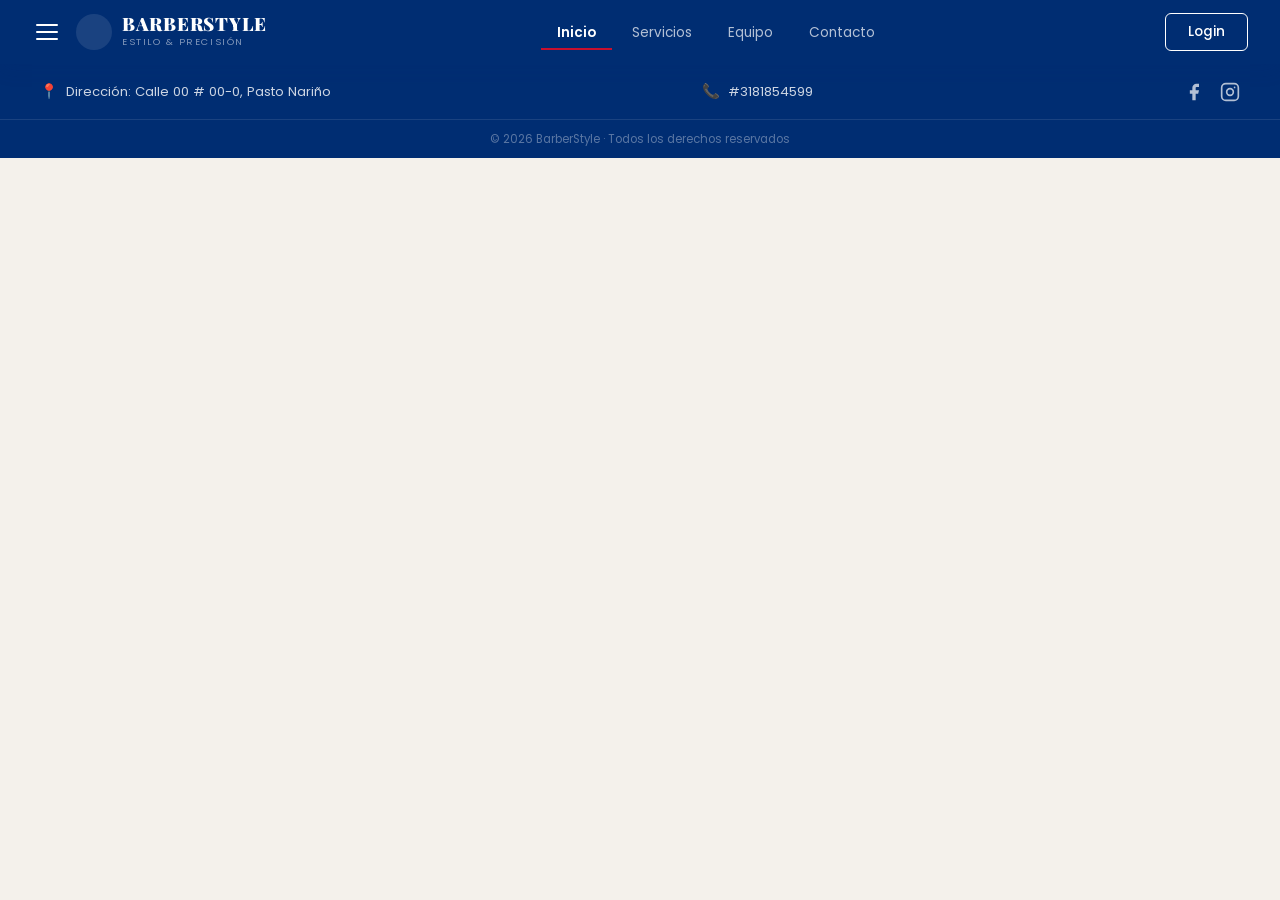
==== index.html @ fc2bafa6 "elimina carpeta BarberStyle_web duplicada" ====
<!DOCTYPE html>
<html lang="es">
<head>
  <meta charset="UTF-8">
  <meta name="viewport" content="width=device-width, initial-scale=1.0">
  <title>BarberStyle – Inicio</title>
  <link rel="preconnect" href="https://fonts.googleapis.com">
  <link href="https://fonts.googleapis.com/css2?family=Playfair+Display:wght@700;900&family=Poppins:wght@300;400;500&display=swap" rel="stylesheet">
  <link rel="stylesheet" href="assets/css/variables.css">
  <link rel="stylesheet" href="assets/css/styles.css">
  <link rel="stylesheet" href="assets/css/inicio.css">
</head>
<body>

  <!-- ══════════════════════ NAVBAR ══════════════════════ -->
  <nav class="navbar">

    <div class="navbar__left">
      <button class="navbar__hamburger" aria-label="Menú">
        <span></span>
        <span></span>
        <span></span>
      </button>
      <div class="navbar__logo">
        <div class="navbar__logo-img">
          <!-- Aquí va tu logo: <img src="assets/img/logo/logo.svg" alt="BarberStyle"> -->
        </div>
        <div class="navbar__texts">
          <span class="navbar__brand">BARBERSTYLE</span>
          <span class="navbar__tagline">Estilo & Precisión</span>
        </div>
      </div>
    </div>

    <ul class="navbar__links">
      <li><a href="index.html"         class="navbar__link navbar__link--active">Inicio</a></li>
      <li><a href="servicios.html"     class="navbar__link">Servicios</a></li>
      <li><a href="equipo.html"        class="navbar__link">Equipo</a></li>
      <li><a href="nosotros.html"      class="navbar__link">Contacto</a></li>
    </ul>

    <a href="agendar.html" class="navbar__btn">Login</a>

  </nav>

  <!-- ══════════ CONTENIDO DE LA PÁGINA ══════════ -->
  <main>
    <!-- Tu contenido aquí -->
  </main>

  <!-- ══════════════════════ FOOTER ══════════════════════ -->
  <footer class="footer">
    <div class="footer__grid">

      <div class="footer__col">
        <span class="footer__icon">📍</span>
        <span class="footer__text">Dirección: Calle 00 # 00-0, Pasto Nariño</span>
      </div>

      <div class="footer__col footer__col--center">
        <span class="footer__icon">📞</span>
        <span class="footer__text">#3181854599</span>
      </div>

      <div class="footer__col footer__col--right">
        <a href="#" class="footer__social" aria-label="Facebook">
          <svg width="20" height="20" fill="currentColor" viewBox="0 0 24 24">
            <path d="M18 2h-3a5 5 0 00-5 5v3H7v4h3v8h4v-8h3l1-4h-4V7a1 1 0 011-1h3z"/>
          </svg>
        </a>
        <a href="#" class="footer__social" aria-label="Instagram">
          <svg width="20" height="20" fill="none" stroke="currentColor" stroke-width="2" viewBox="0 0 24 24">
            <rect x="2" y="2" width="20" height="20" rx="5" ry="5"/>
            <circle cx="12" cy="12" r="4"/>
            <circle cx="17.5" cy="6.5" r="1" fill="currentColor" stroke="none"/>
          </svg>
        </a>
      </div>

    </div>

    <div class="footer__bottom">
      © 2026 BarberStyle · Todos los derechos reservados
    </div>
  </footer>

  <script src="assets/js/main.js"></script>
</body>
</html>
---- assets/css/variables.css ----
@import url('https://fonts.googleapis.com/css2?family=Playfair+Display:wght@700;900&family=Poppins:wght@300;400;500&display=swap');

:root {

  /* ── Tipografía ── */
  --font-title: 'Playfair Display', serif;
  --font-body:  'Poppins', sans-serif;

  /* ── Azules principales ── */
  --blue-primary:  #0A3C8C;
  --blue:          #002D72;
  --blue-lt:       #1A4DAF;
  --blue-cta:      #1E5AC8;
  --blue-hover:    #3C78D2;

  /* ── Fondos ── */
  --offwhite:  #F4F1EB;
  --surface:   #F9F7F4;
  --white:     #FFFFFF;

  /* ── Bordes ── */
  --border:    #E0DBD4;

  /* ── Textos ── */
  --text-primary:   #002D72;
  --text-secondary: #B0A9A0;
  --text-dark:      #1E1A17;

  /* ── Sombras ── */
  --shadow-sm:  0 2px 8px rgba(0, 45, 114, .08);
  --shadow-md:  0 4px 20px rgba(0, 45, 114, .12);
  --shadow-lg:  0 8px 32px rgba(0, 45, 114, .16);

  /* ── Radios ── */
  --radius-sm:  6px;
  --radius-md:  10px;
  --radius-lg:  16px;

  /* ── Acento mínimo de marca ── */
  --red-accent: #C8102E;
}
---- assets/css/styles.css ----
/* ══════════════════════════════════════
   RESET Y BASE GLOBAL
══════════════════════════════════════ */
*, *::before, *::after {
  box-sizing: border-box;
  margin: 0;
  padding: 0;
}

html {
  scroll-behavior: smooth;
  font-size: 16px;
}

body {
  font-family: var(--font-body);
  background-color: var(--offwhite);
  color: var(--text-dark);
  line-height: 1.6;
}

img  { max-width: 100%; display: block; }
a    { text-decoration: none; color: inherit; }
ul   { list-style: none; }

/* ══════════════════════════════════════
   NAVBAR
══════════════════════════════════════ */
.navbar {
  background: var(--blue);
  padding: 0 2rem;
  height: 64px;
  display: flex;
  align-items: center;
  justify-content: space-between;
  position: sticky;
  top: 0;
  z-index: 100;
  box-shadow: var(--shadow-md);
}

/* Izquierda: hamburger + logo */
.navbar__left {
  display: flex;
  align-items: center;
  gap: 14px;
}

.navbar__hamburger {
  display: flex;
  flex-direction: column;
  gap: 5px;
  background: none;
  border: none;
  cursor: pointer;
  padding: 4px;
}

.navbar__hamburger span {
  display: block;
  width: 22px;
  height: 2px;
  background: var(--white);
  border-radius: 2px;
  transition: all .3s;
}

/* Logo */
.navbar__logo {
  display: flex;
  align-items: center;
  gap: 10px;
}

.navbar__logo-img {
  width: 36px;
  height: 36px;
  border-radius: 50%;
  background: rgba(255,255,255,.1);
  display: flex;
  align-items: center;
  justify-content: center;
  overflow: hidden;
  flex-shrink: 0;
}

.navbar__logo-img img {
  width: 100%;
  height: 100%;
  object-fit: cover;
}

.navbar__texts {
  display: flex;
  flex-direction: column;
}

.navbar__brand {
  font-family: var(--font-title);
  font-size: 1.15rem;
  font-weight: 900;
  color: var(--white);
  letter-spacing: .04em;
  line-height: 1;
}

.navbar__tagline {
  font-size: 0.6rem;
  color: rgba(255,255,255,.5);
  letter-spacing: .16em;
  text-transform: uppercase;
}

/* Links centrales */
.navbar__links {
  display: flex;
  gap: 4px;
  align-items: center;
}

.navbar__link {
  padding: 6px 16px;
  font-size: 0.85rem;
  font-weight: 400;
  color: rgba(255,255,255,.7);
  border-radius: var(--radius-sm);
  transition: all .2s;
  font-family: var(--font-body);
}

.navbar__link:hover {
  color: var(--white);
  background: rgba(255,255,255,.08);
}

.navbar__link--active {
  color: var(--white);
  font-weight: 600;
  border-bottom: 2px solid var(--red-accent);
  border-radius: 0;
}

/* Botón Login */
.navbar__btn {
  border: 1.5px solid var(--white);
  background: transparent;
  color: var(--white);
  padding: 7px 22px;
  font-family: var(--font-body);
  font-size: 0.85rem;
  font-weight: 500;
  border-radius: var(--radius-sm);
  cursor: pointer;
  transition: all .2s;
  white-space: nowrap;
}

.navbar__btn:hover {
  background: var(--white);
  color: var(--blue);
}

/* ══════════════════════════════════════
   FOOTER
══════════════════════════════════════ */
.footer {
  background: var(--blue);
}

.footer__grid {
  display: flex;
  align-items: center;
  justify-content: space-between;
  padding: 1rem 2.5rem;
  gap: 1rem;
}

.footer__col {
  display: flex;
  align-items: center;
  gap: 8px;
}

.footer__col--center {
  justify-content: center;
}

.footer__col--right {
  display: flex;
  align-items: center;
  gap: 16px;
  justify-content: flex-end;
}

.footer__icon {
  font-size: 0.9rem;
  color: var(--red-accent);
  flex-shrink: 0;
}

.footer__text {
  font-size: 0.82rem;
  color: rgba(255,255,255,.8);
  font-family: var(--font-body);
}

.footer__social {
  color: rgba(255,255,255,.7);
  transition: color .2s, transform .2s;
  display: flex;
  align-items: center;
}

.footer__social:hover {
  color: var(--white);
  transform: translateY(-2px);
}

.footer__bottom {
  text-align: center;
  padding: .6rem 2rem;
  border-top: 1px solid rgba(255,255,255,.1);
  font-size: 0.72rem;
  color: rgba(255,255,255,.35);
  font-family: var(--font-body);
}

/* ══════════════════════════════════════
   COMPONENTES COMPARTIDOS
══════════════════════════════════════ */

/* Botones */
.btn {
  display: inline-block;
  padding: 10px 24px;
  font-family: var(--font-body);
  font-size: 0.95rem;
  font-weight: 500;
  border-radius: var(--radius-sm);
  border: none;
  cursor: pointer;
  transition: all .2s;
}

.btn--primary {
  background: var(--blue-cta);
  color: var(--white);
}

.btn--primary:hover {
  background: var(--blue-hover);
  transform: translateY(-2px);
  box-shadow: var(--shadow-md);
}

.btn--outline {
  background: transparent;
  color: var(--blue-primary);
  border: 2px solid var(--blue-primary);
}

.btn--outline:hover {
  background: var(--blue-primary);
  color: var(--white);
}

/* Cards */
.card {
  background: var(--white);
  border-radius: var(--radius-md);
  box-shadow: var(--shadow-sm);
  border: 1px solid var(--border);
  overflow: hidden;
  transition: transform .22s, box-shadow .22s;
}

.card:hover {
  transform: translateY(-4px);
  box-shadow: var(--shadow-lg);
}

/* Sección genérica */
.section {
  padding: 4rem 6rem;
  max-width: 1366px;
  margin: 0 auto;
}

.section__title {
  font-family: var(--font-title);
  font-size: 2.25rem;
  font-weight: 900;
  color: var(--blue);
  margin-bottom: .5rem;
}

.section__subtitle {
  font-size: 0.95rem;
  color: var(--text-secondary);
  margin-bottom: 2.5rem;
}

/* Badge */
.badge {
  display: inline-block;
  padding: 3px 10px;
  border-radius: 999px;
  font-size: 0.75rem;
  font-weight: 500;
  background: var(--surface);
  color: var(--text-secondary);
  border: 1px solid var(--border);
}
---- assets/css/inicio.css ----
/* ══════════════════════════════════════
   HERO
══════════════════════════════════════ */
.hero {
  min-height: calc(100vh - 62px);
  background: linear-gradient(135deg, var(--blue) 0%, var(--blue-lt) 100%);
  display: flex;
  align-items: center;
  justify-content: space-between;
  gap: 3rem;
  padding: 4rem 6rem;
}

.hero__content {
  flex: 1;
  max-width: 560px;
}

.hero__label {
  font-size: 0.75rem;
  font-weight: 500;
  letter-spacing: .2em;
  text-transform: uppercase;
  color: rgba(255,255,255,.6);
  margin-bottom: 1rem;
}

.hero__title {
  font-family: var(--font-title);
  font-size: 2.25rem;
  font-weight: 900;
  color: var(--white);
  line-height: 1.15;
  margin-bottom: 1.2rem;
}

.hero__desc {
  font-size: 0.95rem;
  color: rgba(255,255,255,.75);
  line-height: 1.7;
  margin-bottom: 2rem;
}

.hero__btns {
  display: flex;
  gap: 1rem;
  flex-wrap: wrap;
}

.btn--outline-white {
  background: transparent;
  color: var(--white);
  border: 2px solid rgba(255,255,255,.5);
  padding: 10px 24px;
  font-family: var(--font-body);
  font-size: 0.95rem;
  font-weight: 500;
  border-radius: var(--radius-sm);
  transition: all .2s;
}

.btn--outline-white:hover {
  background: rgba(255,255,255,.1);
  border-color: var(--white);
}

.hero__img {
  flex: 1;
  display: flex;
  justify-content: center;
  align-items: center;
}

.hero__img-placeholder {
  width: 420px;
  height: 320px;
  background: rgba(255,255,255,.08);
  border: 2px dashed rgba(255,255,255,.25);
  border-radius: var(--radius-lg);
  display: flex;
  flex-direction: column;
  align-items: center;
  justify-content: center;
  gap: .8rem;
}

.hero__img-placeholder span { font-size: 3rem; opacity: .4; }
.hero__img-placeholder p    { font-size: .85rem; color: rgba(255,255,255,.4); }

/* ══════════════════════════════════════
   SERVICIOS RÁPIDOS
══════════════════════════════════════ */
.servicios-rapidos { background: var(--offwhite); }

.servicios-rapidos__grid {
  display: grid;
  grid-template-columns: repeat(4, 1fr);
  gap: 1.2rem;
}

.svc-card {
  background: var(--white);
  border: 1px solid var(--border);
  border-radius: var(--radius-md);
  padding: 1.5rem;
  display: flex;
  flex-direction: column;
  align-items: center;
  text-align: center;
  gap: .5rem;
  transition: transform .22s, box-shadow .22s;
  cursor: pointer;
}

.svc-card:hover {
  transform: translateY(-4px);
  box-shadow: var(--shadow-md);
}

.svc-card__icon  { font-size: 2.2rem; }
.svc-card__name  { font-family: var(--font-title); font-size: 1.1rem; font-weight: 700; color: var(--blue); }
.svc-card__desc  { font-size: 0.82rem; color: var(--text-secondary); line-height: 1.5; }
.svc-card__precio{ font-size: 1rem; font-weight: 700; color: var(--blue-primary); margin-top: .3rem; }
.svc-card__cta   { font-size: 0.8rem; color: var(--blue-cta); font-weight: 500; margin-top: .2rem; }

/* ══════════════════════════════════════
   PROMOCIONES PREVIEW
══════════════════════════════════════ */
.promos-preview {
  background: var(--surface);
}

.promos-preview__grid {
  display: grid;
  grid-template-columns: repeat(2, 1fr);
  gap: 1.5rem;
  margin-bottom: 2rem;
}

.promo-card {
  background: var(--white);
  border: 1px solid var(--border);
  border-top: 4px solid var(--blue-cta);
  border-radius: var(--radius-md);
  padding: 2rem;
  display: flex;
  flex-direction: column;
  gap: .8rem;
  box-shadow: var(--shadow-sm);
  transition: transform .22s, box-shadow .22s;
}

.promo-card:hover {
  transform: translateY(-3px);
  box-shadow: var(--shadow-md);
}

.promo-card__badge {
  display: inline-block;
  padding: 3px 12px;
  background: var(--blue-primary);
  color: var(--white);
  border-radius: 999px;
  font-size: 0.75rem;
  font-weight: 500;
  width: fit-content;
}

.promo-card__title { font-family: var(--font-title); font-size: 1.3rem; font-weight: 700; color: var(--blue); }
.promo-card__desc  { font-size: 0.9rem; color: var(--text-secondary); }

.promo-card__precios {
  display: flex;
  align-items: center;
  gap: 1rem;
}

.promo-card__antes {
  font-size: 0.95rem;
  color: var(--text-secondary);
  text-decoration: line-through;
}

.promo-card__ahora {
  font-family: var(--font-title);
  font-size: 1.6rem;
  font-weight: 700;
  color: var(--blue-primary);
}

.promos-preview__footer {
  text-align: center;
  margin-top: 1rem;
}
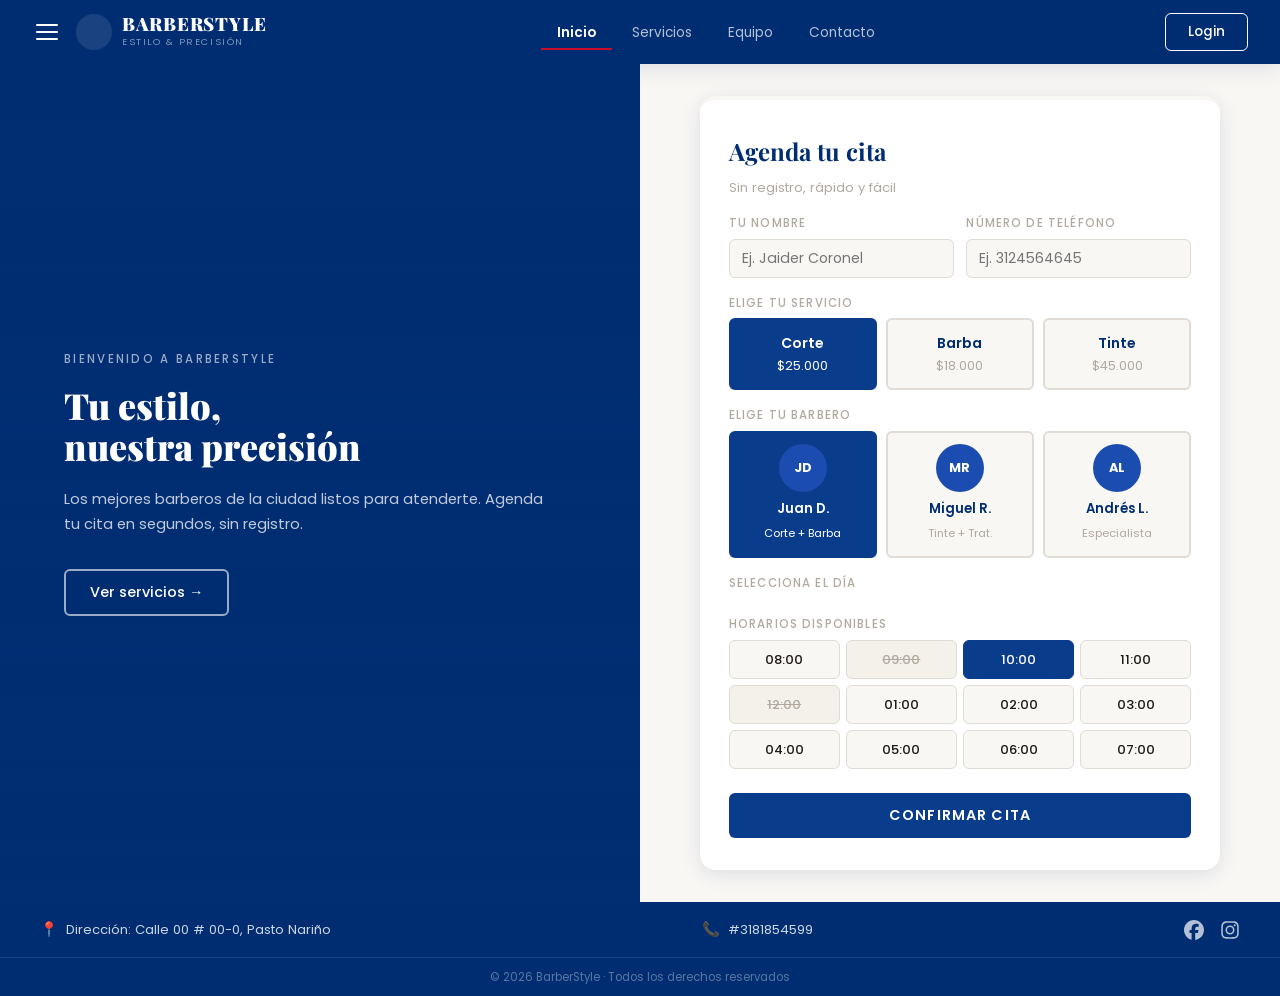
==== commit 38e461db: "agrega formulario de agendamiento rápido en inicio" ====
--- a/index.html
+++ b/index.html
@@ -1,15 +1,19 @@
 <!DOCTYPE html>
 <html lang="es">
+
 <head>
   <meta charset="UTF-8">
   <meta name="viewport" content="width=device-width, initial-scale=1.0">
   <title>BarberStyle – Inicio</title>
   <link rel="preconnect" href="https://fonts.googleapis.com">
-  <link href="https://fonts.googleapis.com/css2?family=Playfair+Display:wght@700;900&family=Poppins:wght@300;400;500&display=swap" rel="stylesheet">
+  <link
+    href="https://fonts.googleapis.com/css2?family=Playfair+Display:wght@700;900&family=Poppins:wght@300;400;500&display=swap"
+    rel="stylesheet">
   <link rel="stylesheet" href="assets/css/variables.css">
   <link rel="stylesheet" href="assets/css/styles.css">
   <link rel="stylesheet" href="assets/css/inicio.css">
 </head>
+
 <body>
 
   <!-- ══════════════════════ NAVBAR ══════════════════════ -->
@@ -23,7 +27,7 @@
       </button>
       <div class="navbar__logo">
         <div class="navbar__logo-img">
-          <!-- Aquí va tu logo: <img src="assets/img/logo/logo.svg" alt="BarberStyle"> -->
+          
         </div>
         <div class="navbar__texts">
           <span class="navbar__brand">BARBERSTYLE</span>
@@ -33,10 +37,10 @@
     </div>
 
     <ul class="navbar__links">
-      <li><a href="index.html"         class="navbar__link navbar__link--active">Inicio</a></li>
-      <li><a href="servicios.html"     class="navbar__link">Servicios</a></li>
-      <li><a href="equipo.html"        class="navbar__link">Equipo</a></li>
-      <li><a href="nosotros.html"      class="navbar__link">Contacto</a></li>
+      <li><a href="index.html" class="navbar__link navbar__link--active">Inicio</a></li>
+      <li><a href="servicios.html" class="navbar__link">Servicios</a></li>
+      <li><a href="equipo.html" class="navbar__link">Equipo</a></li>
+      <li><a href="nosotros.html" class="navbar__link">Contacto</a></li>
     </ul>
 
     <a href="agendar.html" class="navbar__btn">Login</a>
@@ -44,8 +48,126 @@
   </nav>
 
   <!-- ══════════ CONTENIDO DE LA PÁGINA ══════════ -->
-  <main>
-    <!-- Tu contenido aquí -->
+  <main class="main-grid">
+
+    <!-- HERO -->
+    <section class="hero">
+      <div class="hero__overlay"></div>
+      <div class="hero__content">
+        <p class="hero__label">Bienvenido a BarberStyle</p>
+        <h1 class="hero__title">Tu estilo,<br>nuestra precisión</h1>
+        <p class="hero__desc">
+          Los mejores barberos de la ciudad listos para atenderte.
+          Agenda tu cita en segundos, sin registro.
+        </p>
+        <a href="servicios.html" class="btn btn--outline-white">Ver servicios →</a>
+      </div>
+    </section>
+
+    <!-- FORMULARIO -->
+    <section class="reserva">
+      <div class="reserva__card">
+
+        <h2 class="reserva__title">Agenda tu cita</h2>
+        <p class="reserva__sub">Sin registro, rápido y fácil</p>
+
+        <!-- Nombre y teléfono -->
+        <div class="reserva__row">
+          <div class="reserva__field">
+            <label class="reserva__label">Tu nombre</label>
+            <input class="reserva__input" type="text" placeholder="Ej. Jaider Coronel">
+          </div>
+          <div class="reserva__field">
+            <label class="reserva__label">Número de teléfono</label>
+            <input class="reserva__input" type="tel" placeholder="Ej. 3124564645">
+          </div>
+        </div>
+
+        <!-- Servicio -->
+        <div class="reserva__field">
+          <label class="reserva__label">Elige tu servicio</label>
+          <div class="reserva__services">
+            <div class="svc-pill svc-pill--active" data-svc="corte">
+              <span class="svc-pill__name">Corte</span>
+              <span class="svc-pill__price">$25.000</span>
+            </div>
+            <div class="svc-pill" data-svc="barba">
+              <span class="svc-pill__name">Barba</span>
+              <span class="svc-pill__price">$18.000</span>
+            </div>
+            <div class="svc-pill" data-svc="tinte">
+              <span class="svc-pill__name">Tinte</span>
+              <span class="svc-pill__price">$45.000</span>
+            </div>
+          </div>
+        </div>
+
+        <!-- Barbero -->
+        <div class="reserva__field">
+          <label class="reserva__label">Elige tu barbero</label>
+          <div class="reserva__barbers">
+
+            <div class="barber-card barber-card--active" data-barber="juan">
+              <div class="barber-card__img">
+
+                <span>JD</span>
+              </div>
+              <p class="barber-card__name">Juan D.</p>
+              <span class="barber-card__tag">Corte + Barba</span>
+            </div>
+
+            <div class="barber-card" data-barber="miguel">
+              <div class="barber-card__img">
+
+                <span>MR</span>
+              </div>
+              <p class="barber-card__name">Miguel R.</p>
+              <span class="barber-card__tag">Tinte + Trat.</span>
+            </div>
+
+            <div class="barber-card" data-barber="andres">
+              <div class="barber-card__img">
+  
+                <span>AL</span>
+              </div>
+              <p class="barber-card__name">Andrés L.</p>
+              <span class="barber-card__tag">Especialista</span>
+            </div>
+
+          </div>
+        </div>
+
+        <!-- Día -->
+        <div class="reserva__field">
+          <label class="reserva__label">Selecciona el día</label>
+          <div class="reserva__days" id="days-container"></div>
+        </div>
+
+        <!-- Horarios -->
+        <div class="reserva__field">
+          <label class="reserva__label">Horarios disponibles</label>
+          <div class="reserva__slots">
+            <div class="slot">08:00</div>
+            <div class="slot slot--taken">09:00</div>
+            <div class="slot slot--selected">10:00</div>
+            <div class="slot">11:00</div>
+            <div class="slot slot--taken">12:00</div>
+            <div class="slot">01:00</div>
+            <div class="slot">02:00</div>
+            <div class="slot">03:00</div>
+            <div class="slot">04:00</div>
+            <div class="slot">05:00</div>
+            <div class="slot">06:00</div>
+            <div class="slot">07:00</div>
+          </div>
+        </div>
+
+        <button class="reserva__btn">CONFIRMAR CITA</button>
+
+      </div>
+    </section>
+
+
   </main>
 
   <!-- ══════════════════════ FOOTER ══════════════════════ -->
@@ -64,15 +186,15 @@
 
       <div class="footer__col footer__col--right">
         <a href="#" class="footer__social" aria-label="Facebook">
-          <svg width="20" height="20" fill="currentColor" viewBox="0 0 24 24">
-            <path d="M18 2h-3a5 5 0 00-5 5v3H7v4h3v8h4v-8h3l1-4h-4V7a1 1 0 011-1h3z"/>
+          <svg xmlns="http://www.w3.org/2000/svg" width="20" height="20" fill="currentColor" viewBox="0 0 512 512">
+            <path
+              d="M512 256C512 114.6 397.4 0 256 0S0 114.6 0 256C0 376 82.7 476.8 194.2 504.5l0-170.3-52.8 0 0-78.2 52.8 0 0-33.7c0-87.1 39.4-127.5 125-127.5 16.2 0 44.2 3.2 55.7 6.4l0 70.8c-6-.6-16.5-1-29.6-1-42 0-58.2 15.9-58.2 57.2l0 27.8 83.6 0-14.4 78.2-69.3 0 0 175.9C413.8 494.8 512 386.9 512 256z" />
           </svg>
         </a>
         <a href="#" class="footer__social" aria-label="Instagram">
-          <svg width="20" height="20" fill="none" stroke="currentColor" stroke-width="2" viewBox="0 0 24 24">
-            <rect x="2" y="2" width="20" height="20" rx="5" ry="5"/>
-            <circle cx="12" cy="12" r="4"/>
-            <circle cx="17.5" cy="6.5" r="1" fill="currentColor" stroke="none"/>
+          <svg xmlns="http://www.w3.org/2000/svg" width="20" height="20" fill="currentColor" viewBox="0 0 448 512">
+            <path
+              d="M224.3 141a115 115 0 1 0 -.6 230 115 115 0 1 0 .6-230zm-.6 40.4a74.6 74.6 0 1 1 .6 149.2 74.6 74.6 0 1 1 -.6-149.2zm93.4-45.1a26.8 26.8 0 1 1 53.6 0 26.8 26.8 0 1 1 -53.6 0zm129.7 27.2c-1.7-35.9-9.9-67.7-36.2-93.9-26.2-26.2-58-34.4-93.9-36.2-37-2.1-147.9-2.1-184.9 0-35.8 1.7-67.6 9.9-93.9 36.1s-34.4 58-36.2 93.9c-2.1 37-2.1 147.9 0 184.9 1.7 35.9 9.9 67.7 36.2 93.9s58 34.4 93.9 36.2c37 2.1 147.9 2.1 184.9 0 35.9-1.7 67.7-9.9 93.9-36.2 26.2-26.2 34.4-58 36.2-93.9 2.1-37 2.1-147.8 0-184.8zM399 388c-7.8 19.6-22.9 34.7-42.6 42.6-29.5 11.7-99.5 9-132.1 9s-102.7 2.6-132.1-9c-19.6-7.8-34.7-22.9-42.6-42.6-11.7-29.5-9-99.5-9-132.1s-2.6-102.7 9-132.1c7.8-19.6 22.9-34.7 42.6-42.6 29.5-11.7 99.5-9 132.1-9s102.7-2.6 132.1 9c19.6 7.8 34.7 22.9 42.6 42.6 11.7 29.5 9 99.5 9 132.1s2.7 102.7-9 132.1z" />
           </svg>
         </a>
       </div>
@@ -86,4 +208,5 @@
 
   <script src="assets/js/main.js"></script>
 </body>
+
 </html>
--- a/assets/css/inicio.css
+++ b/assets/css/inicio.css
@@ -1,23 +1,35 @@
+/* ══════════════════════════════════════
+   LAYOUT PRINCIPAL 50/50
+══════════════════════════════════════ */
+.main-grid {
+  display: grid;
+  grid-template-columns: 1fr 1fr;
+  min-height: calc(100vh - 64px - 60px);
+}
+
 /* ══════════════════════════════════════
    HERO
 ══════════════════════════════════════ */
 .hero {
-  min-height: calc(100vh - 62px);
-  background: linear-gradient(135deg, var(--blue) 0%, var(--blue-lt) 100%);
+  position: relative;
+  background:
+    linear-gradient(rgba(0, 45, 114, 0.75), rgba(0, 45, 114, 0.85)),
+    url('../../assets/img/hero/hero.jpg') center/cover no-repeat;
+  /* cuando tengas la imagen, el gradiente la oscurece automáticamente */
+  background-color: var(--blue);
   display: flex;
   align-items: center;
-  justify-content: space-between;
-  gap: 3rem;
-  padding: 4rem 6rem;
+  padding: 4rem;
 }
 
 .hero__content {
-  flex: 1;
-  max-width: 560px;
+  position: relative;
+  z-index: 1;
+  max-width: 480px;
 }
 
 .hero__label {
-  font-size: 0.75rem;
+  font-size: 0.72rem;
   font-weight: 500;
   letter-spacing: .2em;
   text-transform: uppercase;
@@ -35,160 +47,308 @@
 }
 
 .hero__desc {
-  font-size: 0.95rem;
+  font-size: 0.92rem;
   color: rgba(255,255,255,.75);
   line-height: 1.7;
   margin-bottom: 2rem;
 }
 
-.hero__btns {
-  display: flex;
-  gap: 1rem;
-  flex-wrap: wrap;
-}
-
 .btn--outline-white {
+  display: inline-block;
   background: transparent;
   color: var(--white);
-  border: 2px solid rgba(255,255,255,.5);
+  border: 2px solid rgba(255,255,255,.6);
   padding: 10px 24px;
   font-family: var(--font-body);
-  font-size: 0.95rem;
+  font-size: 0.9rem;
   font-weight: 500;
   border-radius: var(--radius-sm);
   transition: all .2s;
 }
 
 .btn--outline-white:hover {
-  background: rgba(255,255,255,.1);
+  background: rgba(255,255,255,.12);
   border-color: var(--white);
 }
 
-.hero__img {
-  flex: 1;
-  display: flex;
-  justify-content: center;
-  align-items: center;
-}
-
-.hero__img-placeholder {
-  width: 420px;
-  height: 320px;
-  background: rgba(255,255,255,.08);
-  border: 2px dashed rgba(255,255,255,.25);
-  border-radius: var(--radius-lg);
-  display: flex;
-  flex-direction: column;
+/* ══════════════════════════════════════
+   FORMULARIO DE RESERVA
+══════════════════════════════════════ */
+.reserva {
+  background: var(--surface);
+  display: flex;
   align-items: center;
   justify-content: center;
+  padding: 2rem 1.5rem;
+  overflow-y: auto;
+}
+
+.reserva__card {
+  background: var(--white);
+  border-radius: var(--radius-lg);
+  padding: 2rem 1.8rem;
+  width: 100%;
+  max-width: 520px;
+  box-shadow: var(--shadow-md);
+  border-top: 4px solid var(--surface);
+  display: flex;
+  flex-direction: column;
+  gap: 1rem;
+}
+
+.reserva__title {
+  font-family: var(--font-title);
+  font-size: 1.5rem;
+  font-weight: 700;
+  color: var(--blue);
+}
+
+.reserva__sub {
+  font-size: 0.82rem;
+  color: var(--text-secondary);
+  margin-top: -.6rem;
+}
+
+.reserva__label {
+  display: block;
+  font-size: 0.72rem;
+  font-weight: 500;
+  letter-spacing: .1em;
+  text-transform: uppercase;
+  color: var(--text-secondary);
+  margin-bottom: .4rem;
+}
+
+.reserva__row {
+  display: grid;
+  grid-template-columns: 1fr 1fr;
   gap: .8rem;
 }
 
-.hero__img-placeholder span { font-size: 3rem; opacity: .4; }
-.hero__img-placeholder p    { font-size: .85rem; color: rgba(255,255,255,.4); }
-
-/* ══════════════════════════════════════
-   SERVICIOS RÁPIDOS
-══════════════════════════════════════ */
-.servicios-rapidos { background: var(--offwhite); }
-
-.servicios-rapidos__grid {
+.reserva__input {
+  width: 100%;
+  padding: 8px 12px;
+  border: 1.5px solid var(--border);
+  border-radius: var(--radius-sm);
+  font-family: var(--font-body);
+  font-size: 0.88rem;
+  color: var(--text-dark);
+  background: var(--surface);
+  transition: border-color .2s;
+  outline: none;
+}
+
+.reserva__input:focus {
+  border-color: var(--blue-lt);
+}
+
+/* Servicios */
+.reserva__services {
+  display: grid;
+  grid-template-columns: repeat(3, 1fr);
+  gap: .6rem;
+}
+
+.svc-pill {
+  border: 2px solid var(--border);
+  border-radius: var(--radius-sm);
+  padding: .7rem;
+  text-align: center;
+  cursor: pointer;
+  transition: all .2s;
+  background: var(--surface);
+}
+
+.svc-pill:hover {
+  border-color: var(--blue-lt);
+}
+
+.svc-pill--active {
+  border-color: var(--blue-primary);
+  background: var(--blue-primary);
+}
+
+.svc-pill--active .svc-pill__name,
+.svc-pill--active .svc-pill__price {
+  color: var(--white);
+}
+
+.svc-pill__name {
+  display: block;
+  font-size: 0.88rem;
+  font-weight: 600;
+  color: var(--blue);
+}
+
+.svc-pill__price {
+  display: block;
+  font-size: 0.8rem;
+  color: var(--text-secondary);
+  margin-top: 2px;
+}
+
+/* Barberos */
+.reserva__barbers {
+  display: grid;
+  grid-template-columns: repeat(3, 1fr);
+  gap: .6rem;
+}
+
+.barber-card {
+  border: 2px solid var(--border);
+  border-radius: var(--radius-sm);
+  padding: .7rem .5rem;
+  text-align: center;
+  cursor: pointer;
+  transition: all .2s;
+  background: var(--surface);
+}
+
+.barber-card:hover { border-color: var(--blue-lt); }
+
+.barber-card--active {
+  border-color: var(--blue-primary);
+  background: var(--blue-primary);
+}
+
+.barber-card--active .barber-card__name,
+.barber-card--active .barber-card__tag {
+  color: var(--white);
+}
+
+.barber-card__img {
+  width: 48px;
+  height: 48px;
+  border-radius: 50%;
+  background: var(--blue-lt);
+  margin: 0 auto .4rem;
+  display: flex;
+  align-items: center;
+  justify-content: center;
+  font-size: 0.8rem;
+  font-weight: 700;
+  color: var(--white);
+  overflow: hidden;
+}
+
+.barber-card__img img {
+  width: 100%;
+  height: 100%;
+  object-fit: cover;
+}
+
+.barber-card__name {
+  font-size: 0.82rem;
+  font-weight: 600;
+  color: var(--blue);
+}
+
+.barber-card__tag {
+  font-size: 0.7rem;
+  color: var(--text-secondary);
+}
+
+/* Días */
+.reserva__days {
+  display: flex;
+  gap: .4rem;
+  flex-wrap: wrap;
+}
+
+.day-pill {
+  border: 1.5px solid var(--border);
+  border-radius: var(--radius-sm);
+  padding: .4rem .6rem;
+  text-align: center;
+  cursor: pointer;
+  transition: all .2s;
+  background: var(--surface);
+  min-width: 44px;
+}
+
+.day-pill:hover { border-color: var(--blue-lt); }
+
+.day-pill--active {
+  background: var(--blue-primary);
+  border-color: var(--blue-primary);
+}
+
+.day-pill--active .day-pill__name,
+.day-pill--active .day-pill__num {
+  color: var(--white);
+}
+
+.day-pill__name {
+  display: block;
+  font-size: 0.65rem;
+  font-weight: 600;
+  letter-spacing: .06em;
+  color: var(--text-secondary);
+  text-transform: uppercase;
+}
+
+.day-pill__num {
+  display: block;
+  font-size: 1rem;
+  font-weight: 700;
+  color: var(--blue);
+  line-height: 1.2;
+}
+
+/* Slots */
+.reserva__slots {
   display: grid;
   grid-template-columns: repeat(4, 1fr);
-  gap: 1.2rem;
-}
-
-.svc-card {
-  background: var(--white);
-  border: 1px solid var(--border);
-  border-radius: var(--radius-md);
-  padding: 1.5rem;
-  display: flex;
-  flex-direction: column;
-  align-items: center;
+  gap: .4rem;
+}
+
+.slot {
+  border: 1.5px solid var(--border);
+  border-radius: var(--radius-sm);
+  padding: .5rem;
   text-align: center;
-  gap: .5rem;
-  transition: transform .22s, box-shadow .22s;
-  cursor: pointer;
-}
-
-.svc-card:hover {
-  transform: translateY(-4px);
-  box-shadow: var(--shadow-md);
-}
-
-.svc-card__icon  { font-size: 2.2rem; }
-.svc-card__name  { font-family: var(--font-title); font-size: 1.1rem; font-weight: 700; color: var(--blue); }
-.svc-card__desc  { font-size: 0.82rem; color: var(--text-secondary); line-height: 1.5; }
-.svc-card__precio{ font-size: 1rem; font-weight: 700; color: var(--blue-primary); margin-top: .3rem; }
-.svc-card__cta   { font-size: 0.8rem; color: var(--blue-cta); font-weight: 500; margin-top: .2rem; }
-
-/* ══════════════════════════════════════
-   PROMOCIONES PREVIEW
-══════════════════════════════════════ */
-.promos-preview {
-  background: var(--surface);
-}
-
-.promos-preview__grid {
-  display: grid;
-  grid-template-columns: repeat(2, 1fr);
-  gap: 1.5rem;
-  margin-bottom: 2rem;
-}
-
-.promo-card {
-  background: var(--white);
-  border: 1px solid var(--border);
-  border-top: 4px solid var(--blue-cta);
-  border-radius: var(--radius-md);
-  padding: 2rem;
-  display: flex;
-  flex-direction: column;
-  gap: .8rem;
-  box-shadow: var(--shadow-sm);
-  transition: transform .22s, box-shadow .22s;
-}
-
-.promo-card:hover {
-  transform: translateY(-3px);
-  box-shadow: var(--shadow-md);
-}
-
-.promo-card__badge {
-  display: inline-block;
-  padding: 3px 12px;
-  background: var(--blue-primary);
-  color: var(--white);
-  border-radius: 999px;
-  font-size: 0.75rem;
+  font-size: 0.82rem;
   font-weight: 500;
-  width: fit-content;
-}
-
-.promo-card__title { font-family: var(--font-title); font-size: 1.3rem; font-weight: 700; color: var(--blue); }
-.promo-card__desc  { font-size: 0.9rem; color: var(--text-secondary); }
-
-.promo-card__precios {
-  display: flex;
-  align-items: center;
-  gap: 1rem;
-}
-
-.promo-card__antes {
-  font-size: 0.95rem;
+  color: var(--text-dark);
+  cursor: pointer;
+  transition: all .2s;
+  background: var(--surface);
+}
+
+.slot:hover { border-color: var(--blue-lt); }
+
+.slot--taken {
+  background: var(--offwhite);
   color: var(--text-secondary);
   text-decoration: line-through;
-}
-
-.promo-card__ahora {
-  font-family: var(--font-title);
-  font-size: 1.6rem;
-  font-weight: 700;
-  color: var(--blue-primary);
-}
-
-.promos-preview__footer {
-  text-align: center;
-  margin-top: 1rem;
+  cursor: not-allowed;
+  border-color: var(--border);
+}
+
+.slot--selected {
+  background: var(--blue-primary);
+  border-color: var(--blue-primary);
+  color: var(--white);
+}
+
+/* Botón confirmar */
+.reserva__btn {
+  width: 100%;
+  padding: 12px;
+  background: var(--blue-primary);
+  color: var(--white);
+  border: none;
+  border-radius: var(--radius-sm);
+  font-family: var(--font-body);
+  font-size: 0.9rem;
+  font-weight: 600;
+  letter-spacing: .08em;
+  cursor: pointer;
+  transition: background .2s, transform .15s;
+  margin-top: .5rem;
+}
+
+.reserva__btn:hover {
+  background: var(--blue-cta);
+  transform: translateY(-1px);
 }
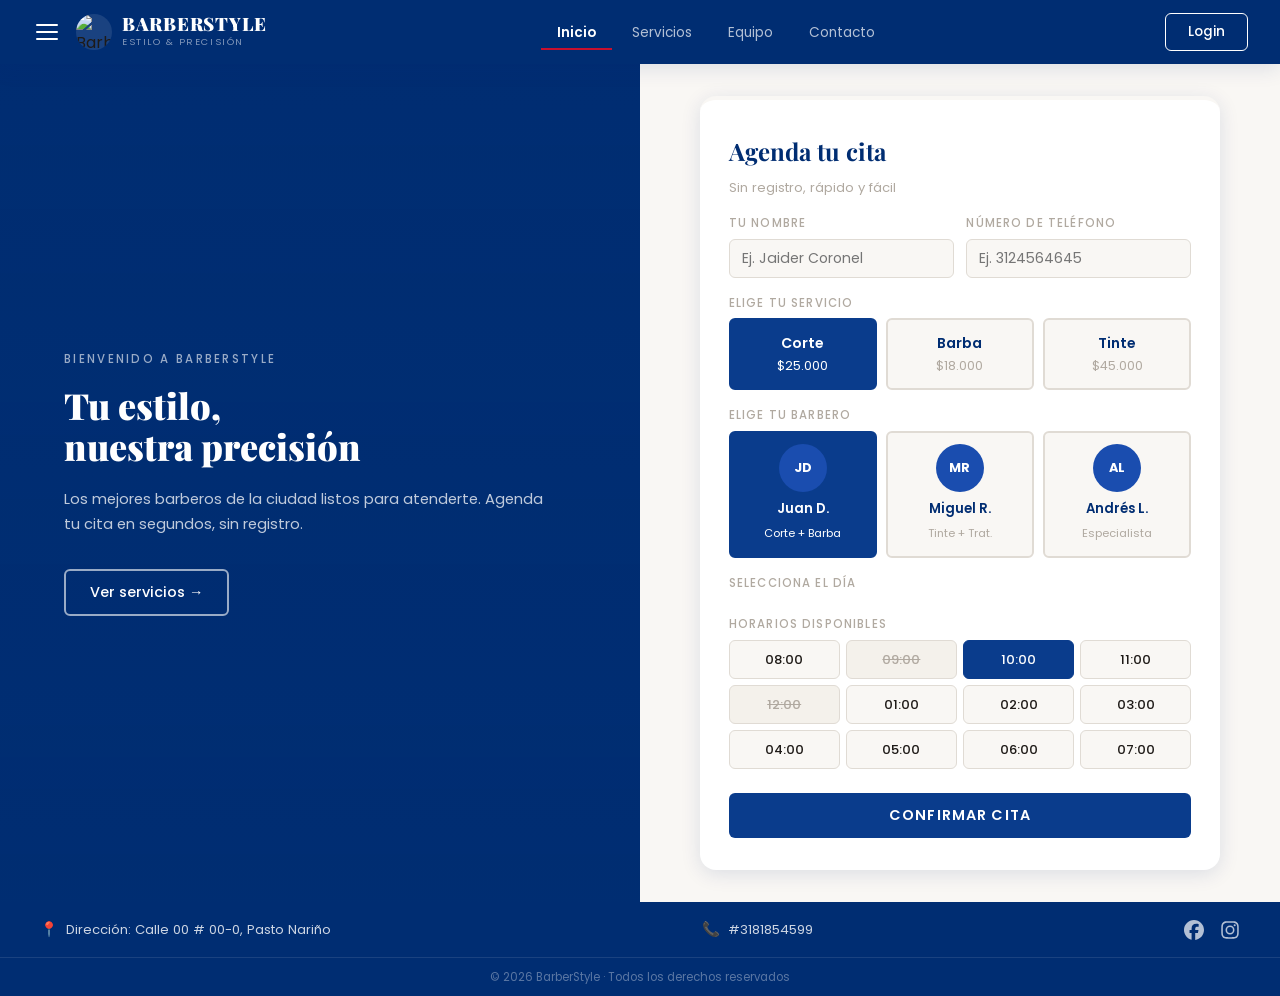
==== commit 04a5ad88: "merge: integra cambios de main" ====
--- a/index.html
+++ b/index.html
@@ -27,7 +27,7 @@
       </button>
       <div class="navbar__logo">
         <div class="navbar__logo-img">
-          
+          <img src="imagenes/logo.png" alt="BarberStyle">
         </div>
         <div class="navbar__texts">
           <span class="navbar__brand">BARBERSTYLE</span>
--- a/assets/css/inicio.css
+++ b/assets/css/inicio.css
@@ -70,6 +70,18 @@
   background: rgba(255,255,255,.12);
   border-color: var(--white);
 }
+.navbar__logo-img {
+  width: 36px;
+  height: 36px;
+  border-radius: 50%;
+  overflow: hidden;
+}
+
+.navbar__logo-img img {
+  width: 100%;
+  height: 100%;
+  object-fit: cover;
+}
 
 /* ══════════════════════════════════════
    FORMULARIO DE RESERVA
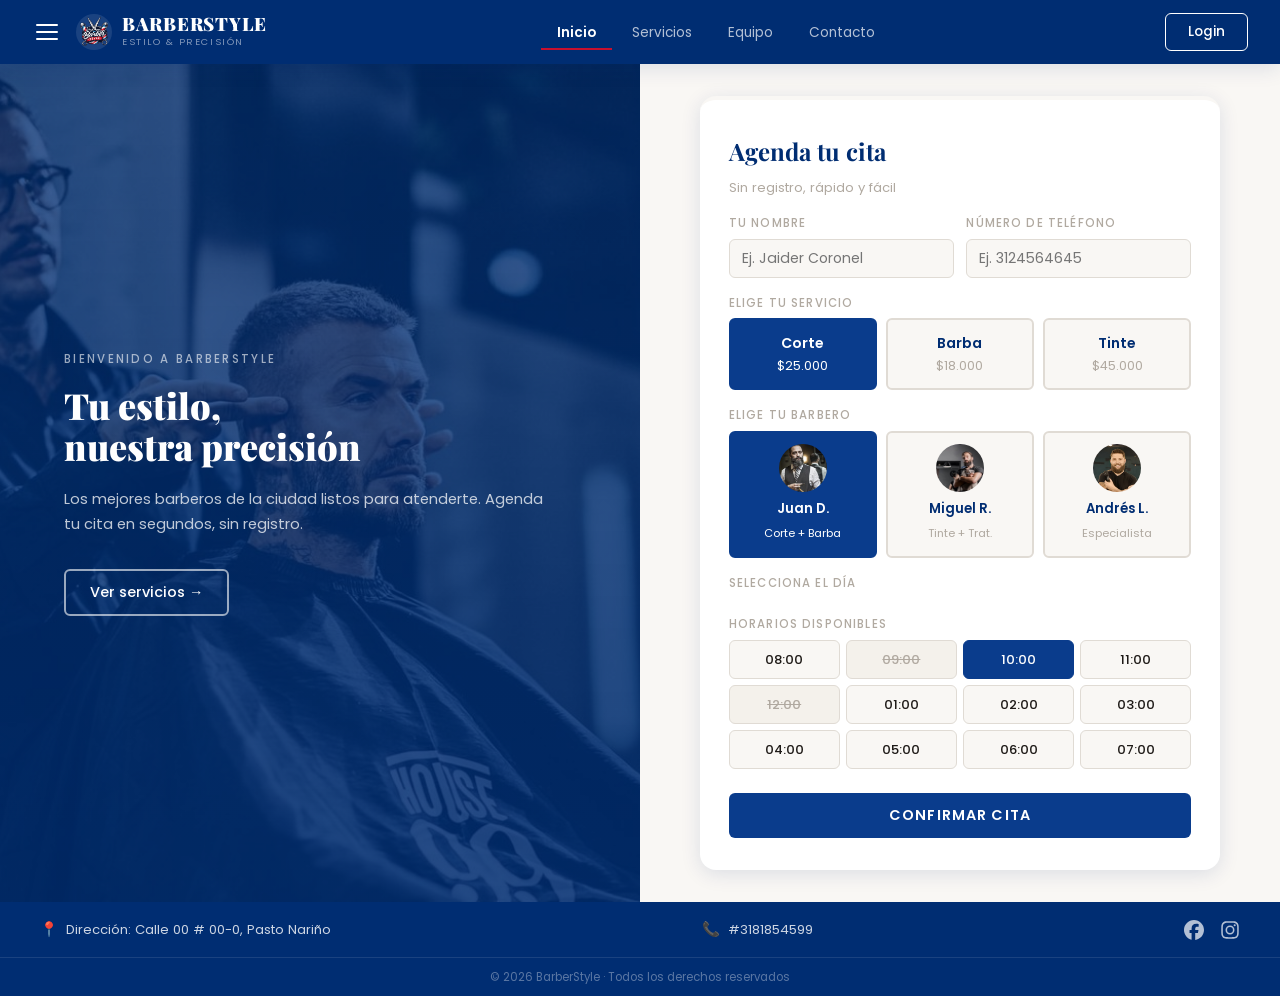
==== commit d714b9ad: "feat: agrega imagen de hero, imagenes de los respectivos barberos" ====
--- a/index.html
+++ b/index.html
@@ -27,7 +27,7 @@
       </button>
       <div class="navbar__logo">
         <div class="navbar__logo-img">
-          <img src="imagenes/logo.png" alt="BarberStyle">
+          <img src="assets/img/logo/logo.png" alt="BarberStyle">
         </div>
         <div class="navbar__texts">
           <span class="navbar__brand">BARBERSTYLE</span>
@@ -109,8 +109,8 @@
 
             <div class="barber-card barber-card--active" data-barber="juan">
               <div class="barber-card__img">
-
-                <span>JD</span>
+                <img src="assets/img/equipo/juan.png" alt="barbero1">
+                <span></span>
               </div>
               <p class="barber-card__name">Juan D.</p>
               <span class="barber-card__tag">Corte + Barba</span>
@@ -118,8 +118,8 @@
 
             <div class="barber-card" data-barber="miguel">
               <div class="barber-card__img">
-
-                <span>MR</span>
+                <img src="assets/img/equipo/miguel.png" alt="barbero2">
+                <span></span>
               </div>
               <p class="barber-card__name">Miguel R.</p>
               <span class="barber-card__tag">Tinte + Trat.</span>
@@ -127,8 +127,8 @@
 
             <div class="barber-card" data-barber="andres">
               <div class="barber-card__img">
-  
-                <span>AL</span>
+                <img src="assets/img/equipo/andres.png" alt="barbero3">
+                <span></span>
               </div>
               <p class="barber-card__name">Andrés L.</p>
               <span class="barber-card__tag">Especialista</span>
--- a/assets/css/inicio.css
+++ b/assets/css/inicio.css
@@ -14,7 +14,7 @@
   position: relative;
   background:
     linear-gradient(rgba(0, 45, 114, 0.75), rgba(0, 45, 114, 0.85)),
-    url('../../assets/img/hero/hero.jpg') center/cover no-repeat;
+    url('../../assets/img/hero/beckham.jpg') center/cover no-repeat;
   /* cuando tengas la imagen, el gradiente la oscurece automáticamente */
   background-color: var(--blue);
   display: flex;
